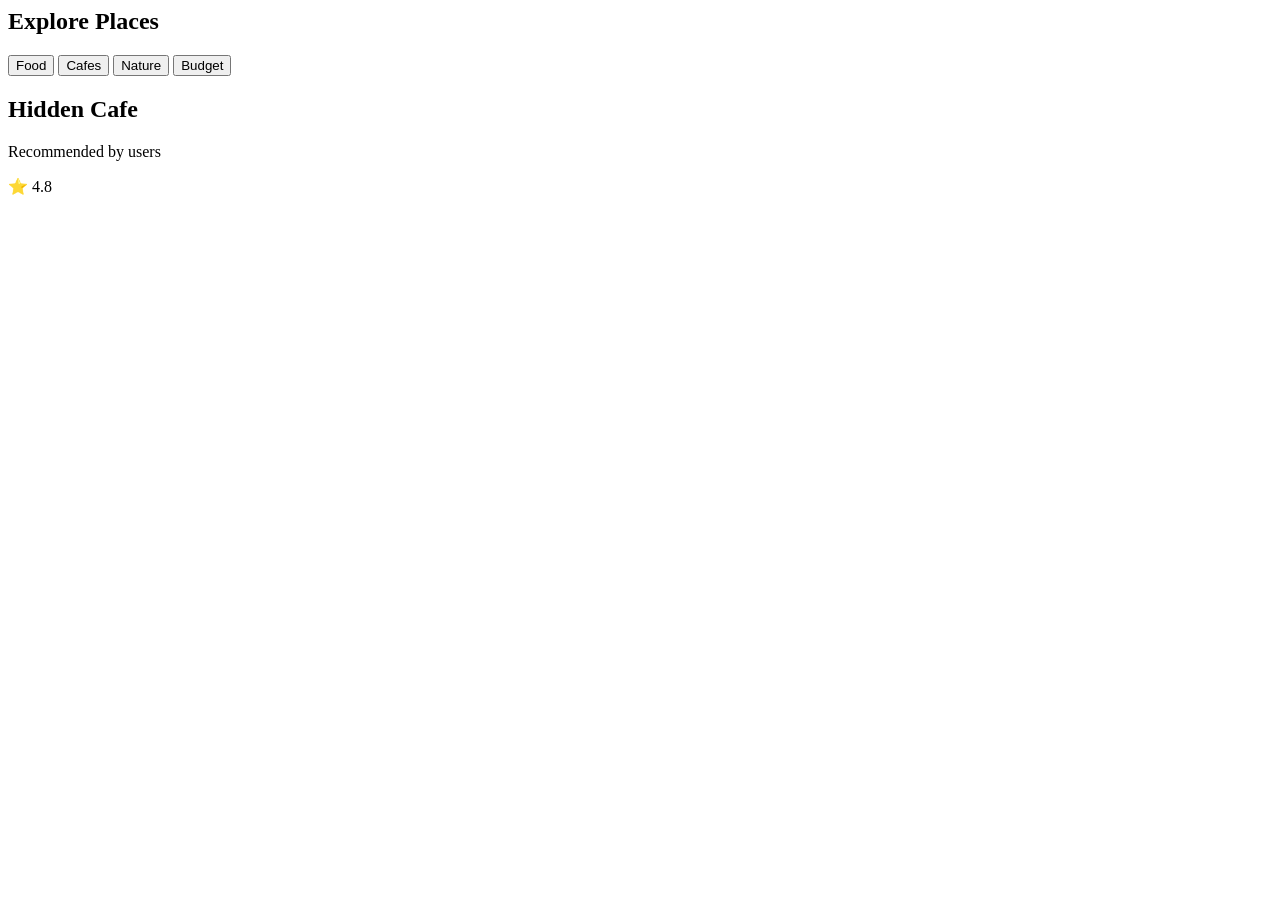
==== explore.html @ 52d7080d "website skeleton" ====
<body>

<header></header>

<section class="explore-banner">

    <h1>Explore Places</h1>

    <div class="filters">

        <button>Food</button>
        <button>Cafes</button>
        <button>Nature</button>
        <button>Budget</button>

    </div>

</section>

<section class="places-container">

    <div class="place-card">

        <img src="" alt="">

        <h2>Hidden Cafe</h2>

        <p>
            Recommended by users
        </p>

        <div class="rating">
            ⭐ 4.8
        </div>

    </div>

</section>

</body>
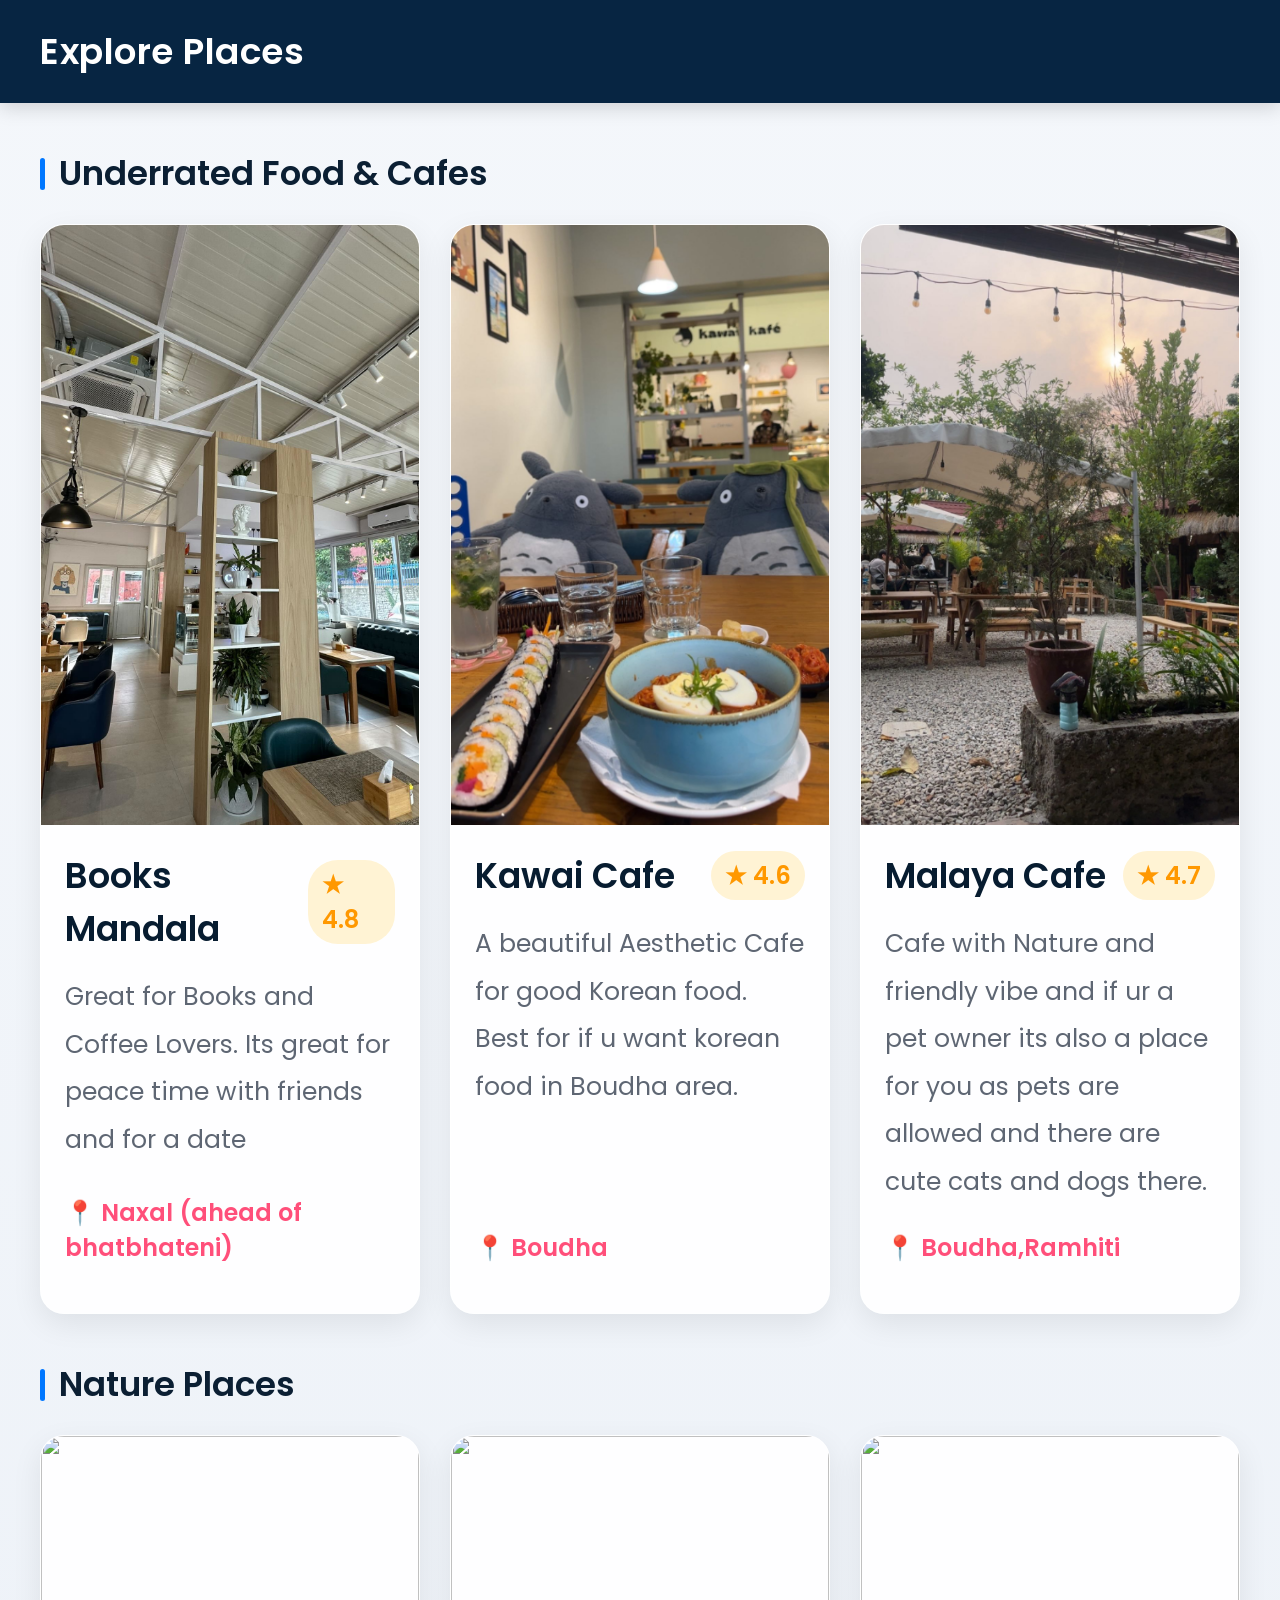
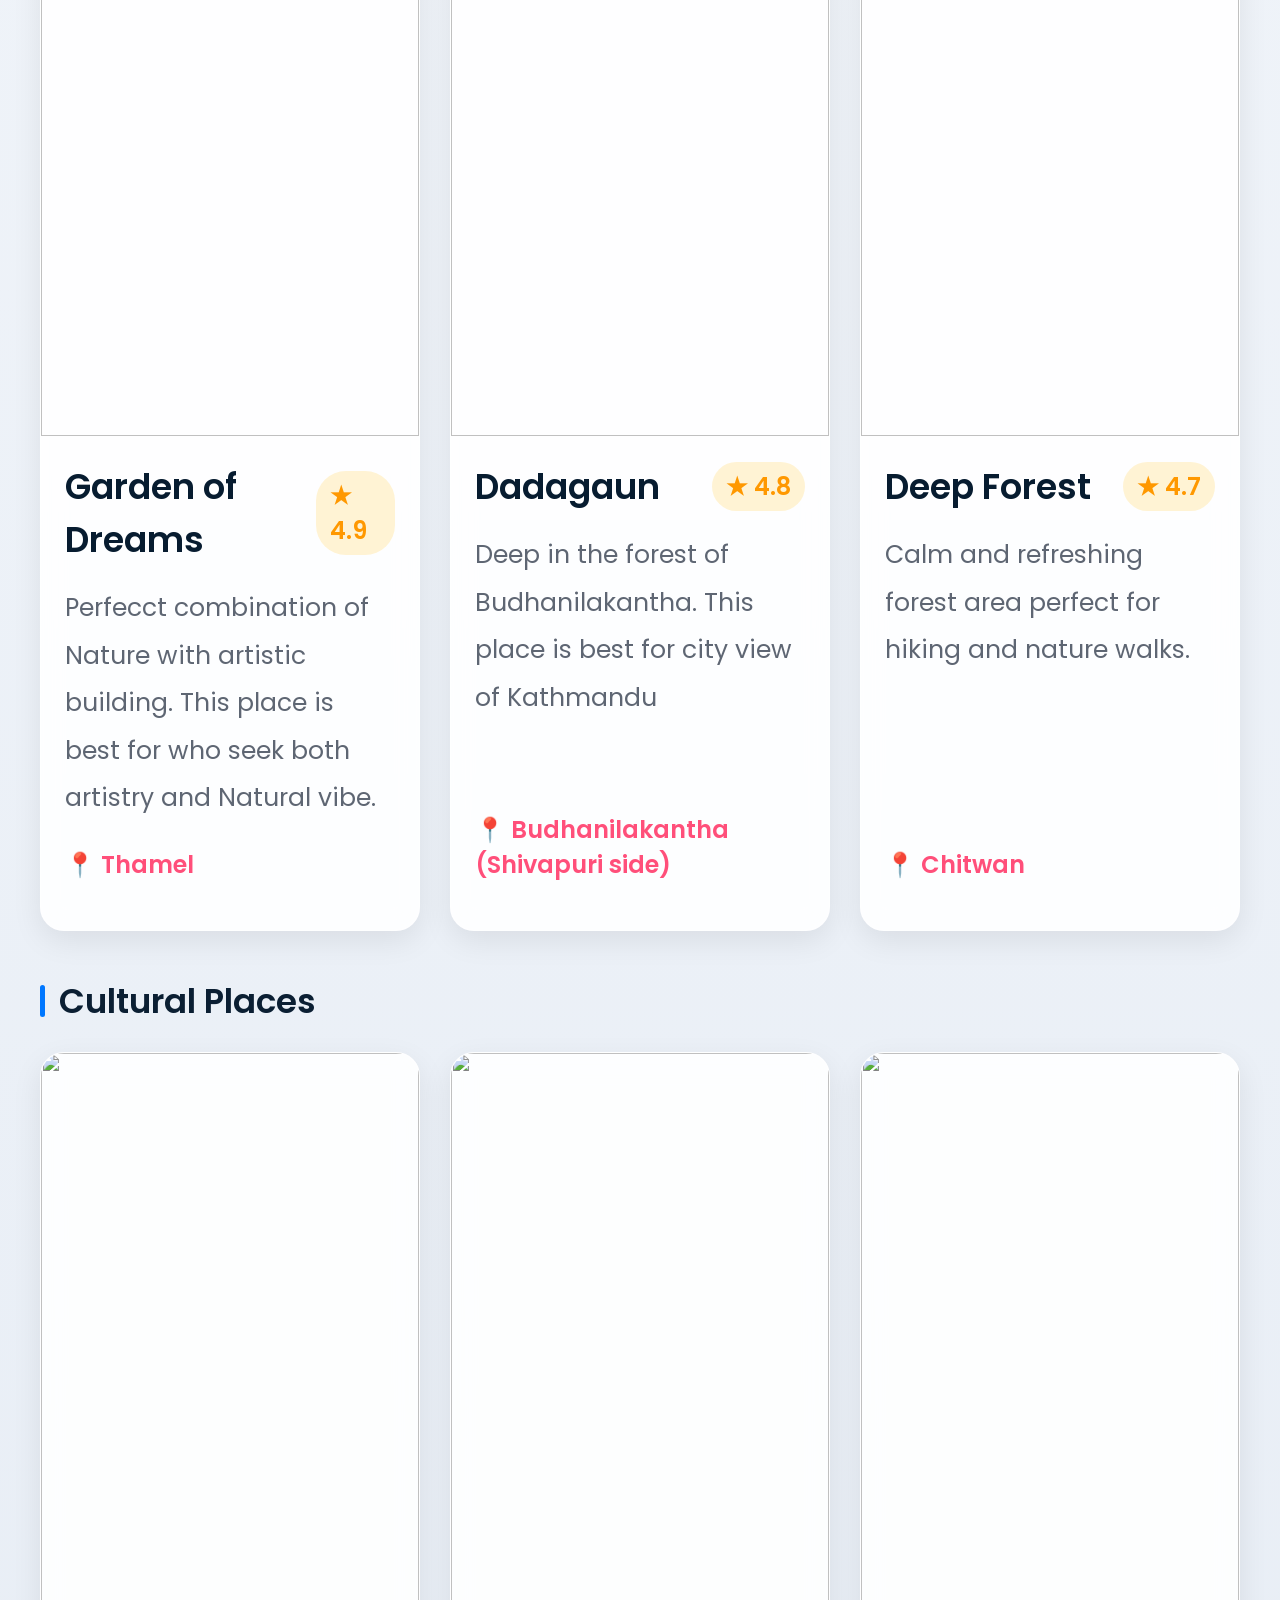
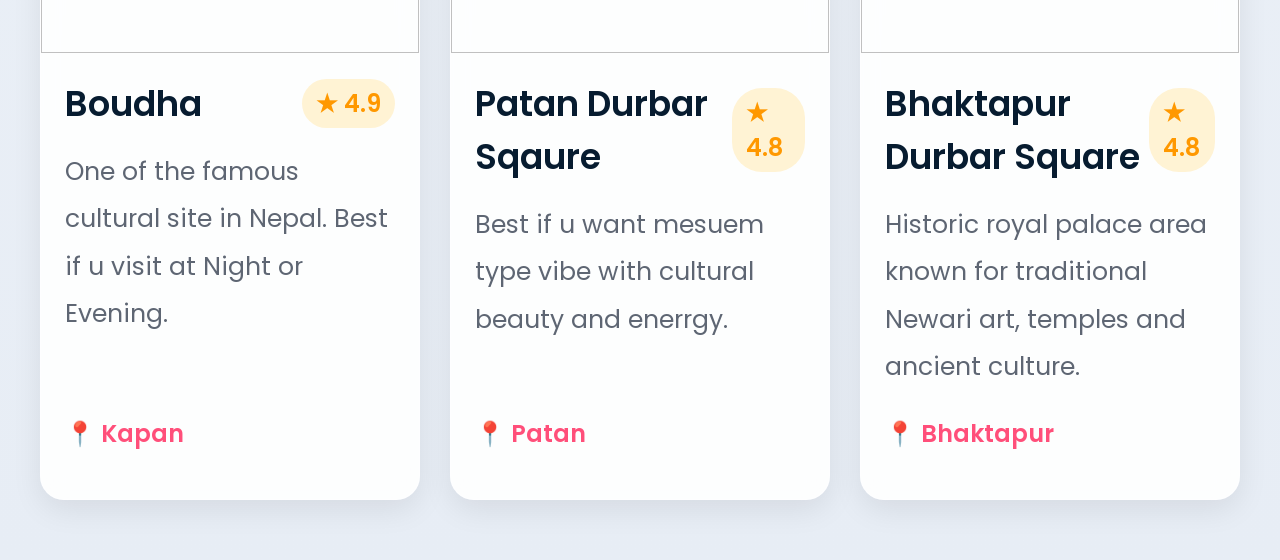
==== commit df37e2d2: "Added Explore page" ====
--- a/explore.html
+++ b/explore.html
@@ -1,40 +1,309 @@
+<!-- index.html -->
+
+<!DOCTYPE html>
+<html lang="en">
+
+<head>
+    <meta charset="UTF-8">
+    <meta name="viewport" content="width=device-width, initial-scale=1.0">
+
+    <title>Explore Places</title>
+
+    <!-- CSS -->
+    <link rel="stylesheet" href="css/explore.css">
+
+    <!-- Google Font -->
+    <link href="https://fonts.googleapis.com/css2?family=Poppins:wght@300;400;500;600;700&display=swap"
+        rel="stylesheet">
+</head>
+
 <body>
 
-<header></header>
-
-<section class="explore-banner">
-
-    <h1>Explore Places</h1>
-
-    <div class="filters">
-
-        <button>Food</button>
-        <button>Cafes</button>
-        <button>Nature</button>
-        <button>Budget</button>
-
-    </div>
-
-</section>
-
-<section class="places-container">
-
-    <div class="place-card">
-
-        <img src="" alt="">
-
-        <h2>Hidden Cafe</h2>
-
-        <p>
-            Recommended by users
-        </p>
-
-        <div class="rating">
-            ⭐ 4.8
-        </div>
-
-    </div>
-
-</section>
-
-</body>+    <!-- NAVBAR -->
+    <header class="navbar">
+        <h1>Explore Places</h1>
+    </header>
+
+
+    <!-- MAIN -->
+    <section class="container">
+
+        <!-- FOOD SECTION -->
+        <div class="section-title">
+            <span></span>
+            <h2>Underrated Food & Cafes</h2>
+        </div>
+
+        <div class="card-container">
+
+            <!-- CARD 1 -->
+            <div class="card">
+                <div class="image-box">
+                    <img src="\assets\images\mandala.jpeg" alt="">
+                </div>
+
+                <div class="content">
+                    <div class="top">
+                        <h3>Books Mandala </h3>
+                        <div class="rating">★ 4.8</div>
+                    </div>
+
+                    <p>
+                        Great for Books and Coffee Lovers.
+                        Its great for peace time with friends and for a date
+                    </p>
+
+                    <div class="location">
+                        📍 Naxal (ahead of bhatbhateni)
+                    </div>
+
+                </div>
+            </div>
+
+
+            <!-- CARD 2 -->
+            <div class="card">
+                <div class="image-box">
+                    <img src="\assets\images\kawai.png" alt="">
+                </div>
+
+                <div class="content">
+                    <div class="top">
+                        <h3>Kawai Cafe</h3>
+                        <div class="rating">★ 4.6</div>
+                    </div>
+
+                    <p>
+                        A beautiful Aesthetic Cafe for good Korean food.
+                        Best for if u want korean food in Boudha area.
+                    </p>
+
+                    <div class="location">
+                        📍 Boudha
+                    </div>
+
+
+                </div>
+            </div>
+
+
+            <!-- CARD 3 -->
+            <div class="card">
+                <div class="image-box">
+                    <img src="malaya.png" alt="">
+                </div>
+
+                <div class="content">
+                    <div class="top">
+                        <h3>Malaya Cafe</h3>
+                        <div class="rating">★ 4.7</div>
+                    </div>
+
+                    <p>
+                        Cafe with Nature and friendly vibe and if ur a pet owner its also
+                        a place for you as pets are allowed and there are cute cats and dogs
+                        there.
+                    </p>
+
+                    <div class="location">
+                        📍 Boudha,Ramhiti
+                    </div>
+
+                
+                </div>
+            </div>
+
+        </div>
+
+
+
+        <!-- NATURE SECTION -->
+        <div class="section-title">
+            <span></span>
+            <h2>Nature Places</h2>
+        </div>
+
+        <div class="card-container">
+
+            <!-- CARD 1 -->
+            <div class="card">
+                <div class="image-box">
+                    <img src="https://images.unsplash.com/photo-1500530855697-b586d89ba3ee?q=80&w=1200&auto=format&fit=crop"
+                        alt="">
+                </div>
+
+                <div class="content">
+                    <div class="top">
+                        <h3>Garden of Dreams</h3>
+                        <div class="rating">★ 4.9</div>
+                    </div>
+
+                    <p>
+                        Perfecct combination of Nature with artistic building.
+                        This place is best for who seek both artistry and Natural vibe.
+                    </p>
+
+                    <div class="location">
+                        📍 Thamel
+                    </div>
+
+                    
+                </div>
+            </div>
+
+
+            <!-- CARD 2 -->
+            <div class="card">
+                <div class="image-box">
+                    <img src="https://images.unsplash.com/photo-1506744038136-46273834b3fb?q=80&w=1200&auto=format&fit=crop"
+                        alt="">
+                </div>
+
+                <div class="content">
+                    <div class="top">
+                        <h3>Dadagaun</h3>
+                        <div class="rating">★ 4.8</div>
+                    </div>
+
+                    <p>
+                        Deep in the forest of Budhanilakantha. This
+                        place is best for city view of Kathmandu
+                    </p>
+
+                    <div class="location">
+                        📍 Budhanilakantha (Shivapuri side)
+                    </div>
+
+                </div>
+            </div>
+
+
+            <!-- CARD 3 -->
+            <div class="card">
+                <div class="image-box">
+                    <img src="https://images.unsplash.com/photo-1448375240586-882707db888b?q=80&w=1200&auto=format&fit=crop"
+                        alt="">
+                </div>
+
+                <div class="content">
+                    <div class="top">
+                        <h3>Deep Forest</h3>
+                        <div class="rating">★ 4.7</div>
+                    </div>
+
+                    <p>
+                        Calm and refreshing forest area perfect
+                        for hiking and nature walks.
+                    </p>
+
+                    <div class="location">
+                        📍 Chitwan
+                    </div>
+
+
+                </div>
+            </div>
+
+        </div>
+        <!-- ADD THIS BELOW THE NATURE SECTION -->
+
+        <!-- CULTURAL SECTION -->
+        <div class="section-title">
+            <span></span>
+            <h2>Cultural Places</h2>
+        </div>
+
+        <div class="card-container">
+
+            <!-- CARD 1 -->
+            <div class="card">
+                <div class="image-box">
+                    <img src="https://images.unsplash.com/photo-1548013146-72479768bada?q=80&w=1200&auto=format&fit=crop"
+                        alt="">
+                </div>
+
+                <div class="content">
+                    <div class="top">
+                        <h3>Boudha</h3>
+                        <div class="rating">★ 4.9</div>
+                    </div>
+
+                    <p>
+                        One of the famous cultural site in Nepal.
+                        Best if u visit at Night or Evening.
+                    </p>
+
+                    <div class="location">
+                        📍 Kapan
+                    </div>
+
+                    
+                </div>
+            </div>
+
+
+            <!-- CARD 2 -->
+            <div class="card">
+                <div class="image-box">
+                    <img src="https://images.unsplash.com/photo-1524492412937-b28074a5d7da?q=80&w=1200&auto=format&fit=crop"
+                        alt="">
+                </div>
+
+                <div class="content">
+                    <div class="top">
+                        <h3>Patan Durbar Sqaure</h3>
+                        <div class="rating">★ 4.8</div>
+                    </div>
+
+                    <p>
+                        Best if u want mesuem type vibe with cultural
+                        beauty and enerrgy.
+                    </p>
+
+                    <div class="location">
+                        📍 Patan
+                    </div>
+
+                    
+                </div>
+            </div>
+
+
+            <!-- CARD 3 -->
+            <div class="card">
+                <div class="image-box">
+                    <img src="https://images.unsplash.com/photo-1518005020951-eccb494ad742?q=80&w=1200&auto=format&fit=crop"
+                        alt="">
+                </div>
+
+                <div class="content">
+                    <div class="top">
+                        <h3>Bhaktapur Durbar Square</h3>
+                        <div class="rating">★ 4.8</div>
+                    </div>
+
+                    <p>
+                        Historic royal palace area known for traditional
+                        Newari art, temples and ancient culture.
+                    </p>
+
+                    <div class="location">
+                        📍 Bhaktapur
+                    </div>
+
+                    
+                </div>
+            </div>
+
+        </div>
+
+    </section>
+
+
+
+    <!-- JS -->
+    <script src="script.js"></script>
+
+</body>
+
+</html>
--- a/css/explore.css
+++ b/css/explore.css
@@ -0,0 +1,196 @@
+/* style.css */
+
+*{
+  margin:0;
+  padding:0;
+  box-sizing:border-box;
+}
+
+body{
+  font-family:'Poppins',sans-serif;
+  background:linear-gradient(to bottom,#f4f7fb,#e7edf5);
+  color:#111;
+}
+
+/* NAVBAR */
+
+.navbar{
+  width:100%;
+  background:#072542;
+  padding:24px 40px;
+  box-shadow:0 5px 18px rgba(0,0,0,0.15);
+  position:sticky;
+  top:0;
+  z-index:100;
+}
+
+.navbar h1{
+  color:white;
+  font-size:36px;
+  font-weight:600;
+  letter-spacing:0.5px;
+}
+
+/* MAIN */
+
+.container{
+  width:100%;
+  padding-bottom:60px;
+}
+
+/* SECTION TITLE */
+
+.section-title{
+  display:flex;
+  align-items:center;
+  gap:14px;
+  padding:45px 40px 25px;
+}
+
+.section-title span{
+  width:5px;
+  height:32px;
+  background:#0077ff;
+  border-radius:10px;
+}
+
+.section-title h2{
+  font-size:34px;
+  font-weight:600;
+  color:#0b1f33;
+}
+
+/* CARD CONTAINER */
+
+.card-container{
+  display:grid;
+  grid-template-columns:repeat(auto-fit,minmax(340px,1fr));
+  gap:30px;
+  padding:0 40px;
+}
+
+/* CARD */
+
+.card{
+  width:100%;
+  min-height:900px;
+
+  display:flex;
+  flex-direction:column;
+
+  background:rgba(255,255,255,0.9);
+  backdrop-filter:blur(12px);
+
+  border-radius:24px;
+  overflow:hidden;
+
+  border:1px solid rgba(255,255,255,0.4);
+
+  box-shadow:
+  0 10px 30px rgba(0,0,0,0.08);
+
+  transition:0.4s ease;
+}
+
+.card:hover{
+  transform:translateY(-12px);
+  box-shadow:
+  0 20px 45px rgba(0,0,0,0.14);
+}
+
+/* IMAGE */
+
+.image-box{
+  width:100%;
+  height: 600px;
+  overflow:hidden;
+}
+
+.image-box img{
+  width:100%;
+  height:100%;
+  object-fit:cover;
+  transition:0.5s ease;
+}
+
+.card:hover img{
+  transform:scale(1.08);
+}
+
+/* CONTENT */
+
+.content{
+  padding:24px;
+  display:flex;
+  flex-direction:column;
+  flex:1;
+}
+
+.top{
+  display:flex;
+  justify-content:space-between;
+  align-items:center;
+  margin-bottom:18px;
+}
+
+.top h3{
+  font-size:35px;
+  color:#071c30;
+  font-weight:600;
+}
+
+.rating{
+  background:#fff3d4;
+  color:#ff9800;
+  padding:7px 14px;
+  border-radius:30px;
+  font-size:24px;
+  font-weight:600;
+}
+
+/* TEXT */
+
+.content p{
+  color:#5e6673;
+  line-height:1.9;
+  font-size:25px;
+  margin-bottom:25px;
+}
+
+/* LOCATION */
+
+.location{
+  
+  margin-top:auto;
+  color:#ff4f7a;
+  font-size:24px;
+  font-weight:600;
+  margin-bottom:24px;
+}
+
+
+
+@media(max-width:768px){
+
+  .navbar{
+    padding:20px;
+  }
+
+  .navbar h1{
+    font-size:28px;
+  }
+
+  .section-title{
+    padding:35px 20px 20px;
+  }
+
+  .section-title h2{
+    font-size:28px;
+  }
+
+  .card-container{
+    padding:0 20px;
+    grid-template-columns:1fr;
+  }
+
+}
